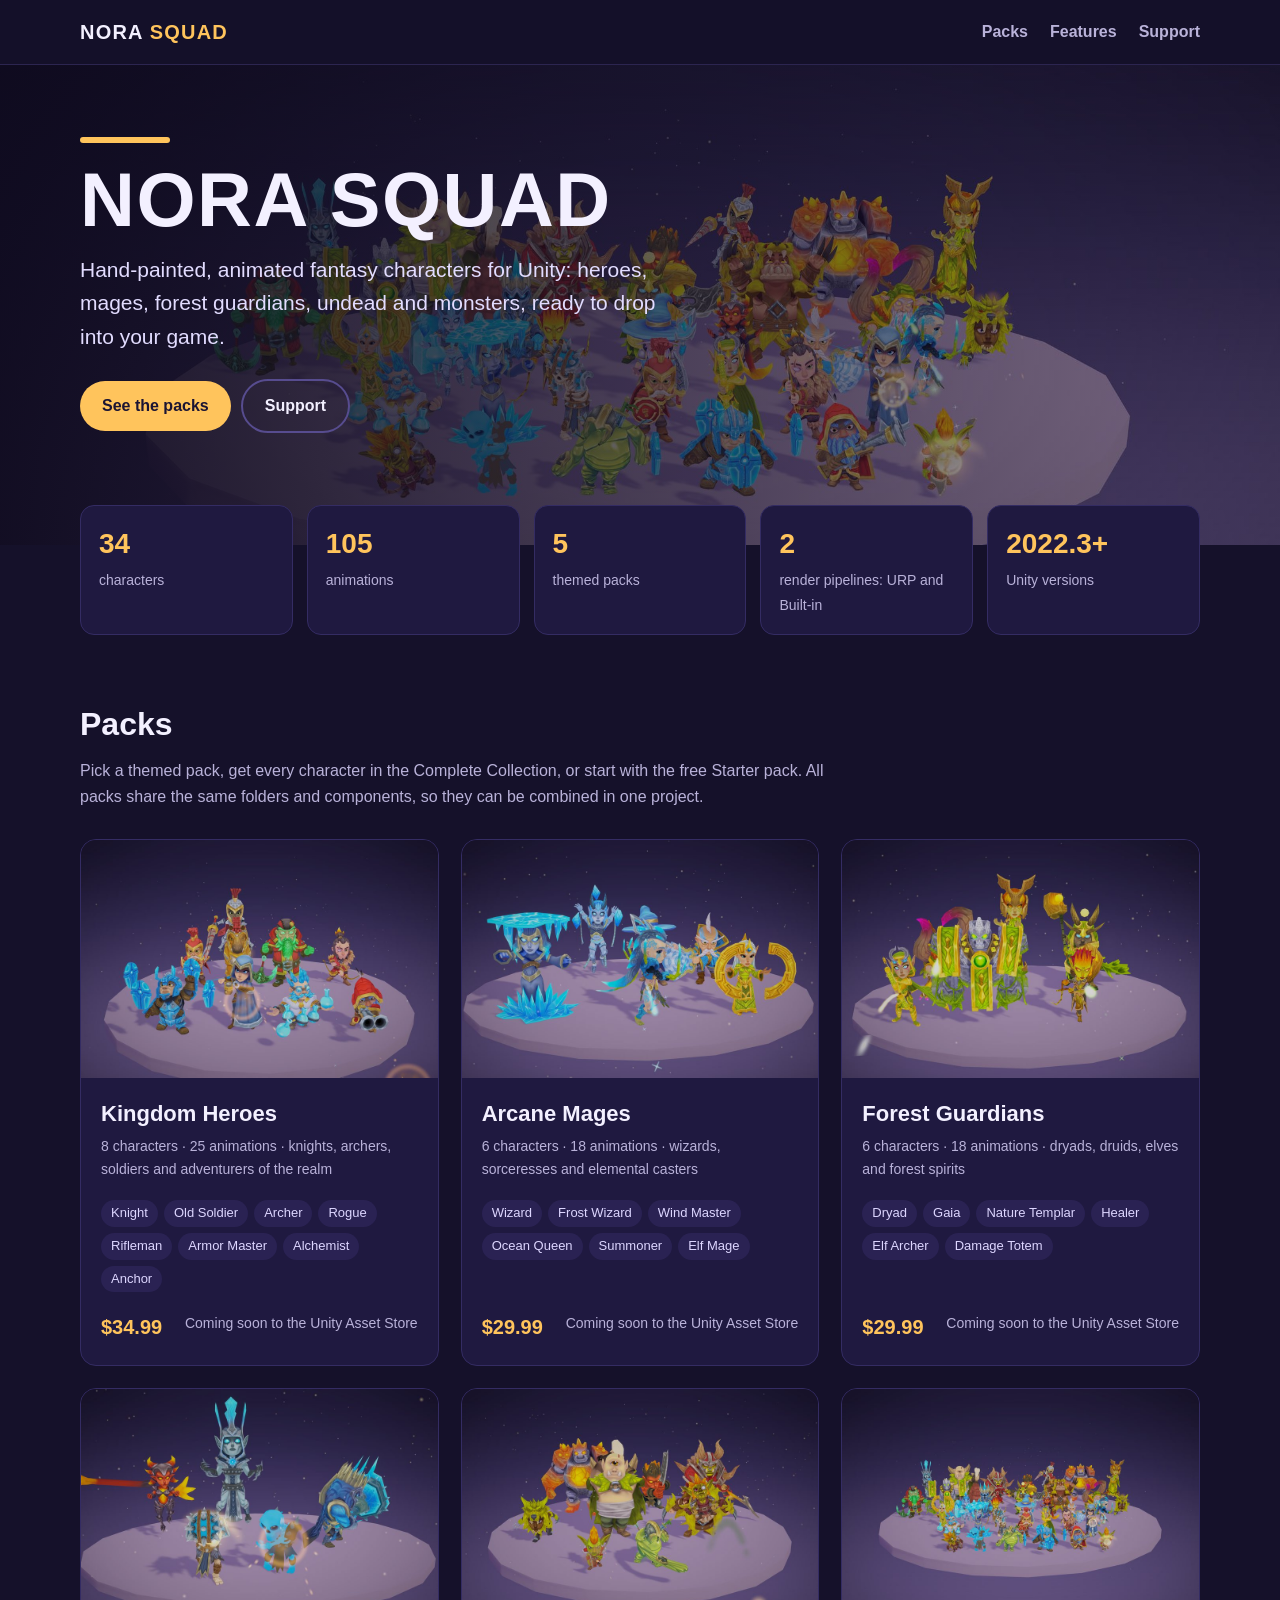
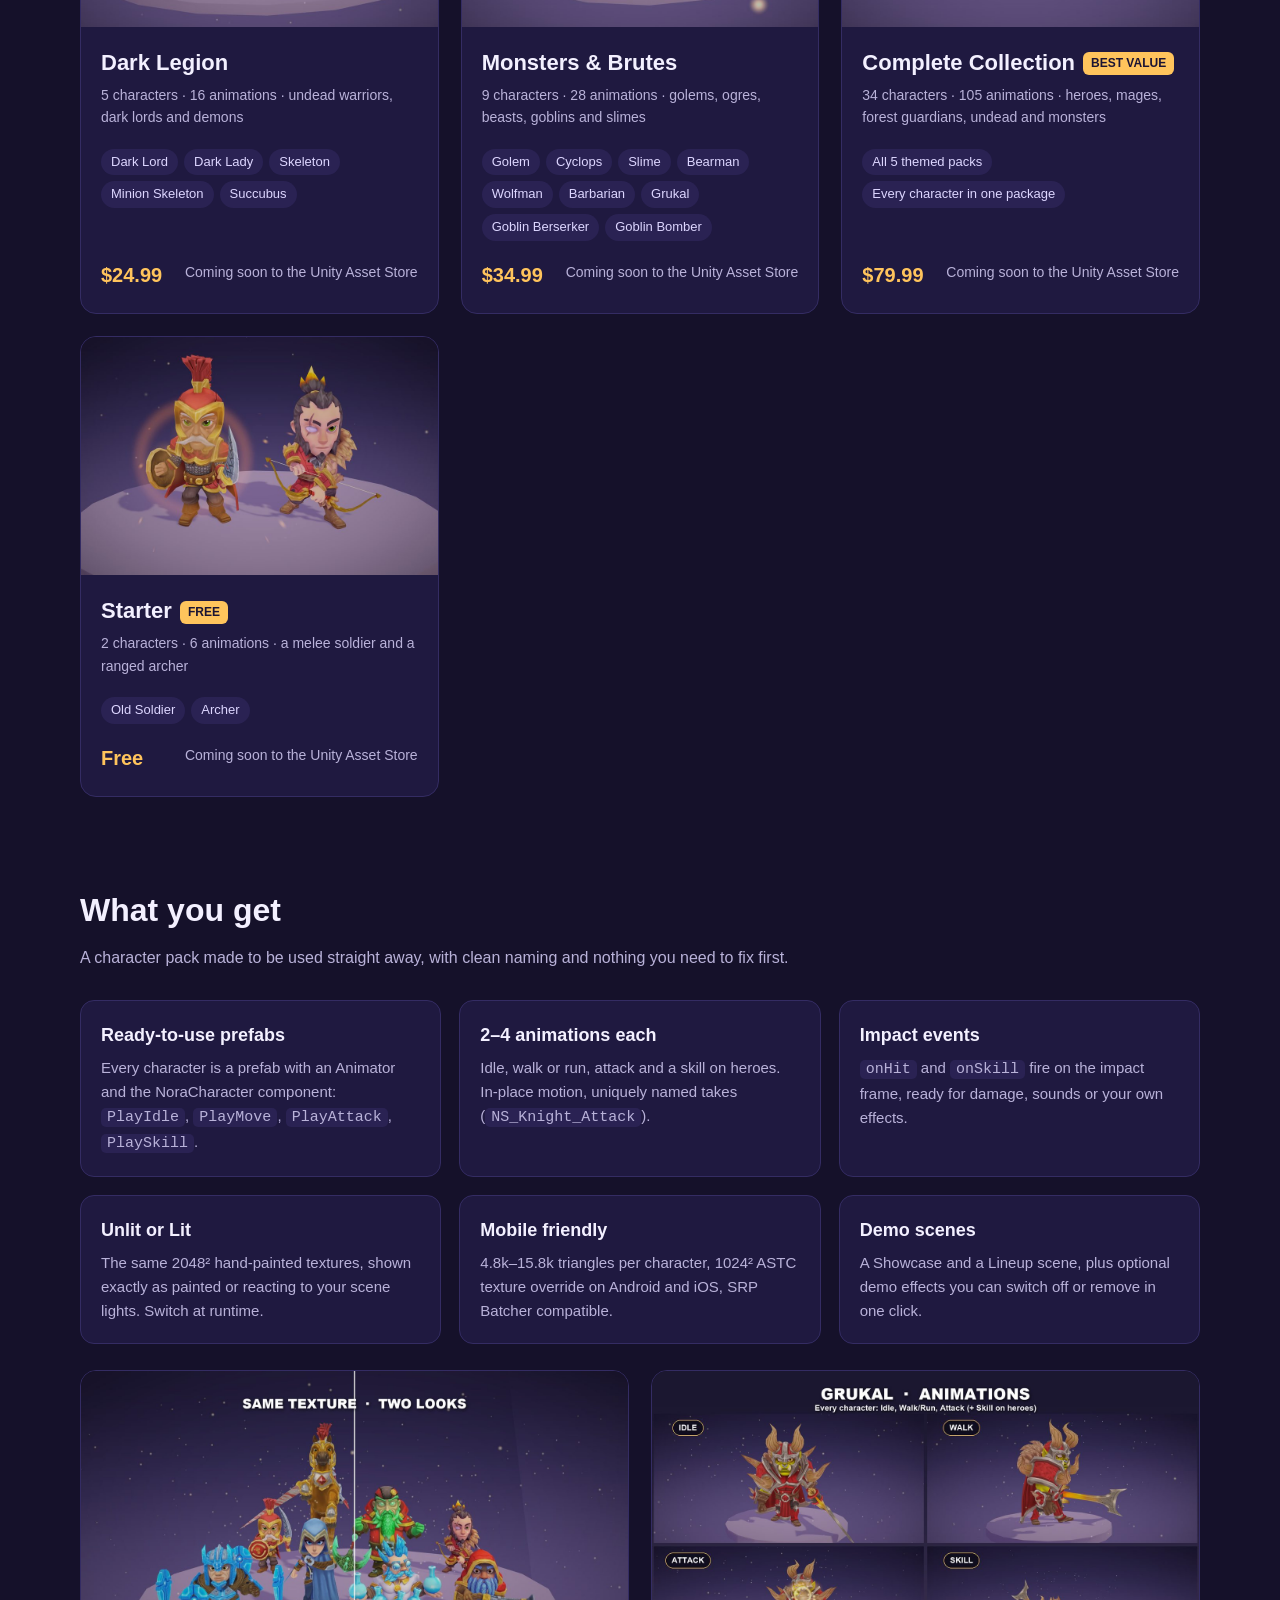
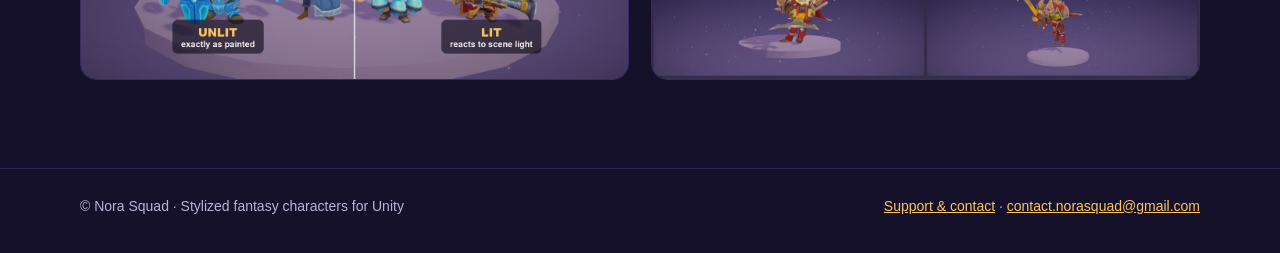
==== index.html @ d64b5dd5 "Update site" ====
<!doctype html>
<html lang="en">
<head>
<meta charset="utf-8">
<meta name="viewport" content="width=device-width, initial-scale=1">
<title>Nora Squad – Stylized fantasy characters for Unity</title>
<meta name="description" content="34 hand-painted, animated fantasy characters for Unity in 5 themed packs. URP and Built-in.">
<meta property="og:title" content="Nora Squad – Stylized fantasy characters for Unity">
<meta property="og:description" content="34 hand-painted, animated fantasy characters for Unity in 5 themed packs. URP and Built-in.">
<meta property="og:image" content="img/social.jpg">
<link rel="icon" href="img/favicon.png">
<link rel="stylesheet" href="style.css">
</head>
<body>
<header class="top"><div class="wrap">
  <a class="logo" href="index.html">NORA <span>SQUAD</span></a>
  <nav><a href="index.html#packs">Packs</a><a href="index.html#features">Features</a><a href="support.html">Support</a></nav>
</div></header>

<div class="hero" style="background-image:url(img/hero.jpg)"><div class="wrap">
  <div class="bar"></div>
  <h1>NORA SQUAD</h1>
  <p>Hand-painted, animated fantasy characters for Unity: heroes, mages, forest guardians, undead and monsters, ready to drop into your game.</p>
  <a class="btn" href="#packs">See the packs</a><a class="btn ghost" href="support.html">Support</a>
</div></div>

<div class="wrap"><div class="stats">
  <div class="stat"><b>34</b><span>characters</span></div>
  <div class="stat"><b>105</b><span>animations</span></div>
  <div class="stat"><b>5</b><span>themed packs</span></div>
  <div class="stat"><b>2</b><span>render pipelines: URP and Built-in</span></div>
  <div class="stat"><b>2022.3+</b><span>Unity versions</span></div>
</div></div>

<section id="packs"><div class="wrap">
  <h2>Packs</h2>
  <p class="lead">Pick a themed pack, get every character in the Complete Collection, or start with the free Starter pack.
  All packs share the same folders and components, so they can be combined in one project.</p>
  <div class="grid">
<article class="card">
  <img src="img/KingdomHeroes.jpg" alt="Nora Squad Kingdom Heroes" loading="lazy">
  <div class="body">
    <h3>Kingdom Heroes</h3>
    <div class="meta">8 characters · 25 animations · knights, archers, soldiers and adventurers of the realm</div>
    <div class="tags"><span>Knight</span><span>Old Soldier</span><span>Archer</span><span>Rogue</span><span>Rifleman</span><span>Armor Master</span><span>Alchemist</span><span>Anchor</span></div>
    <div class="foot"><span class="price">$34.99</span><span class="meta">Coming soon to the Unity Asset Store</span></div>
  </div>
</article>
<article class="card">
  <img src="img/ArcaneMages.jpg" alt="Nora Squad Arcane Mages" loading="lazy">
  <div class="body">
    <h3>Arcane Mages</h3>
    <div class="meta">6 characters · 18 animations · wizards, sorceresses and elemental casters</div>
    <div class="tags"><span>Wizard</span><span>Frost Wizard</span><span>Wind Master</span><span>Ocean Queen</span><span>Summoner</span><span>Elf Mage</span></div>
    <div class="foot"><span class="price">$29.99</span><span class="meta">Coming soon to the Unity Asset Store</span></div>
  </div>
</article>
<article class="card">
  <img src="img/ForestGuardians.jpg" alt="Nora Squad Forest Guardians" loading="lazy">
  <div class="body">
    <h3>Forest Guardians</h3>
    <div class="meta">6 characters · 18 animations · dryads, druids, elves and forest spirits</div>
    <div class="tags"><span>Dryad</span><span>Gaia</span><span>Nature Templar</span><span>Healer</span><span>Elf Archer</span><span>Damage Totem</span></div>
    <div class="foot"><span class="price">$29.99</span><span class="meta">Coming soon to the Unity Asset Store</span></div>
  </div>
</article>
<article class="card">
  <img src="img/DarkLegion.jpg" alt="Nora Squad Dark Legion" loading="lazy">
  <div class="body">
    <h3>Dark Legion</h3>
    <div class="meta">5 characters · 16 animations · undead warriors, dark lords and demons</div>
    <div class="tags"><span>Dark Lord</span><span>Dark Lady</span><span>Skeleton</span><span>Minion Skeleton</span><span>Succubus</span></div>
    <div class="foot"><span class="price">$24.99</span><span class="meta">Coming soon to the Unity Asset Store</span></div>
  </div>
</article>
<article class="card">
  <img src="img/MonstersAndBrutes.jpg" alt="Nora Squad Monsters &amp; Brutes" loading="lazy">
  <div class="body">
    <h3>Monsters &amp; Brutes</h3>
    <div class="meta">9 characters · 28 animations · golems, ogres, beasts, goblins and slimes</div>
    <div class="tags"><span>Golem</span><span>Cyclops</span><span>Slime</span><span>Bearman</span><span>Wolfman</span><span>Barbarian</span><span>Grukal</span><span>Goblin Berserker</span><span>Goblin Bomber</span></div>
    <div class="foot"><span class="price">$34.99</span><span class="meta">Coming soon to the Unity Asset Store</span></div>
  </div>
</article>
<article class="card">
  <img src="img/Complete.jpg" alt="Nora Squad Complete Collection" loading="lazy">
  <div class="body">
    <h3>Complete Collection<span class="badge">BEST VALUE</span></h3>
    <div class="meta">34 characters · 105 animations · heroes, mages, forest guardians, undead and monsters</div>
    <div class="tags"><span>All 5 themed packs</span><span>Every character in one package</span></div>
    <div class="foot"><span class="price">$79.99</span><span class="meta">Coming soon to the Unity Asset Store</span></div>
  </div>
</article>
<article class="card">
  <img src="img/Starter.jpg" alt="Nora Squad Starter" loading="lazy">
  <div class="body">
    <h3>Starter<span class="badge">FREE</span></h3>
    <div class="meta">2 characters · 6 animations · a melee soldier and a ranged archer</div>
    <div class="tags"><span>Old Soldier</span><span>Archer</span></div>
    <div class="foot"><span class="price">Free</span><span class="meta">Coming soon to the Unity Asset Store</span></div>
  </div>
</article>
  </div>
</div></section>

<section id="features"><div class="wrap">
  <h2>What you get</h2>
  <p class="lead">A character pack made to be used straight away, with clean naming and nothing you need to fix first.</p>
  <div class="features">
    <div class="feature"><h3>Ready-to-use prefabs</h3><p>Every character is a prefab with an Animator and the NoraCharacter component: <code>PlayIdle</code>, <code>PlayMove</code>, <code>PlayAttack</code>, <code>PlaySkill</code>.</p></div>
    <div class="feature"><h3>2–4 animations each</h3><p>Idle, walk or run, attack and a skill on heroes. In-place motion, uniquely named takes (<code>NS_Knight_Attack</code>).</p></div>
    <div class="feature"><h3>Impact events</h3><p><code>onHit</code> and <code>onSkill</code> fire on the impact frame, ready for damage, sounds or your own effects.</p></div>
    <div class="feature"><h3>Unlit or Lit</h3><p>The same 2048² hand-painted textures, shown exactly as painted or reacting to your scene lights. Switch at runtime.</p></div>
    <div class="feature"><h3>Mobile friendly</h3><p>4.8k–15.8k triangles per character, 1024² ASTC texture override on Android and iOS, SRP Batcher compatible.</p></div>
    <div class="feature"><h3>Demo scenes</h3><p>A Showcase and a Lineup scene, plus optional demo effects you can switch off or remove in one click.</p></div>
  </div>
  <div class="two">
    <div class="shot"><img src="img/unlit_lit.jpg" alt="Unlit and Lit shading of the same texture" loading="lazy"></div>
    <div class="shot"><img src="img/animations.jpg" alt="Idle, walk and attack animations" loading="lazy"></div>
  </div>
</div></section>

<footer><div class="wrap">
  <span>© Nora Squad · Stylized fantasy characters for Unity</span>
  <span><a href="support.html">Support &amp; contact</a> · <a href="mailto:contact.norasquad@gmail.com">contact.norasquad@gmail.com</a></span>
</div></footer>
</body>
</html>
---- style.css ----
:root { --bg: #15112a; --panel: #1f1940; --panel2: #2a2253; --text: #f3f0ff; --muted: #b9b2d9; --accent: #ffc45c; }
* { box-sizing: border-box; }
html { scroll-behavior: smooth; }
body { margin: 0; overflow-x: hidden; background: var(--bg); color: var(--text); font: 16px/1.6 -apple-system, "Segoe UI", Roboto, Helvetica, Arial, sans-serif; }
a { color: var(--accent); }
img { max-width: 100%; display: block; }
.wrap { max-width: 1160px; margin: 0 auto; padding: 0 20px; }
header.top { position: sticky; top: 0; z-index: 10; background: rgba(21,17,42,.92); backdrop-filter: blur(8px); border-bottom: 1px solid #2c2550; }
header.top .wrap { display: flex; align-items: center; justify-content: space-between; height: 64px; }
.logo { font-weight: 900; letter-spacing: .06em; color: var(--text); text-decoration: none; font-size: 20px; }
.logo span { color: var(--accent); }
nav a { color: var(--muted); text-decoration: none; margin-left: 22px; font-weight: 600; }
nav a:hover { color: var(--text); }
.hero { position: relative; min-height: 480px; display: flex; align-items: center; background: 60% 35%/cover no-repeat; padding: 40px 0 70px; }
.hero::before { content: ""; position: absolute; inset: 0; background: linear-gradient(90deg, rgba(14,10,30,.92) 0%, rgba(14,10,30,.55) 55%, rgba(14,10,30,.15) 100%); }
.hero .wrap { position: relative; width: 100%; }
.hero h1 { font-size: clamp(40px, 7vw, 76px); line-height: 1.02; margin: 0 0 14px; font-weight: 900; letter-spacing: .02em; }
.hero p { font-size: clamp(17px, 2.2vw, 21px); color: #e2dcff; max-width: 580px; margin: 0 0 26px; }
.bar { width: 90px; height: 6px; background: var(--accent); margin: 0 0 18px; border-radius: 3px; }
.btn { display: inline-block; padding: 12px 22px; border-radius: 999px; background: var(--accent); color: #1b1433; font-weight: 800; text-decoration: none; margin: 0 10px 10px 0; }
.btn.ghost { background: transparent; color: var(--text); border: 2px solid #574c8f; }
section { padding: 64px 0 24px; }
h2 { font-size: 32px; margin: 0 0 8px; }
.lead { color: var(--muted); margin: 0 0 30px; max-width: 760px; }
.stats { display: grid; grid-template-columns: repeat(auto-fit, minmax(140px, 1fr)); gap: 14px; margin-top: -40px; position: relative; }
.stat { background: var(--panel); border: 1px solid #342c63; border-radius: 14px; padding: 16px 18px; }
.stat b { display: block; font-size: 28px; color: var(--accent); }
.stat span { color: var(--muted); font-size: 14px; }
.grid { display: grid; grid-template-columns: repeat(auto-fill, minmax(min(320px, 100%), 1fr)); gap: 22px; }
.card { background: var(--panel); border: 1px solid #342c63; border-radius: 16px; overflow: hidden; display: flex; flex-direction: column; }
.card img { aspect-ratio: 3/2; object-fit: cover; width: 100%; }
.card .body { padding: 18px 20px 20px; display: flex; flex-direction: column; flex: 1; }
.card h3 { margin: 0; font-size: 22px; }
.meta { color: var(--muted); font-size: 14px; margin: 4px 0 10px; }
.price { font-weight: 900; color: var(--accent); font-size: 20px; }
.tags { display: flex; flex-wrap: wrap; gap: 6px; margin: 10px 0 16px; }
.tags span { white-space: nowrap; background: var(--panel2); border-radius: 999px; padding: 3px 10px; font-size: 13px; color: #ddd6ff; }
.card .foot { margin-top: auto; display: flex; align-items: center; justify-content: space-between; gap: 10px; }
.card .foot a { font-weight: 700; text-decoration: none; }
.badge { display: inline-block; background: var(--accent); color: #1b1433; font-weight: 800; font-size: 12px; border-radius: 6px; padding: 2px 8px; margin-left: 8px; vertical-align: middle; }
.features { display: grid; grid-template-columns: repeat(auto-fit, minmax(min(300px, 100%), 1fr)); margin-bottom: 4px; gap: 18px; }
.feature { background: var(--panel); border-radius: 14px; padding: 20px; border: 1px solid #342c63; }
.feature h3 { margin: 0 0 6px; font-size: 18px; }
.feature p { margin: 0; color: var(--muted); font-size: 15px; }
.shot { border-radius: 16px; overflow: hidden; border: 1px solid #342c63; margin-top: 22px; }
.two { display: grid; grid-template-columns: repeat(auto-fit, minmax(min(320px, 100%), 1fr)); gap: 22px; }
.panel { background: var(--panel); border: 1px solid #342c63; border-radius: 16px; padding: 24px; }
.faq h3 { margin: 22px 0 4px; font-size: 18px; }
.faq p { margin: 0; color: var(--muted); }
code { background: var(--panel2); padding: 1px 6px; border-radius: 5px; }
footer { margin-top: 64px; border-top: 1px solid #2c2550; padding: 26px 0 40px; color: var(--muted); font-size: 14px; }
footer .wrap { display: flex; flex-wrap: wrap; justify-content: space-between; gap: 12px; }
@media (max-width: 560px) { nav a { margin-left: 14px; font-size: 14px; } .hero { min-height: 400px; } }
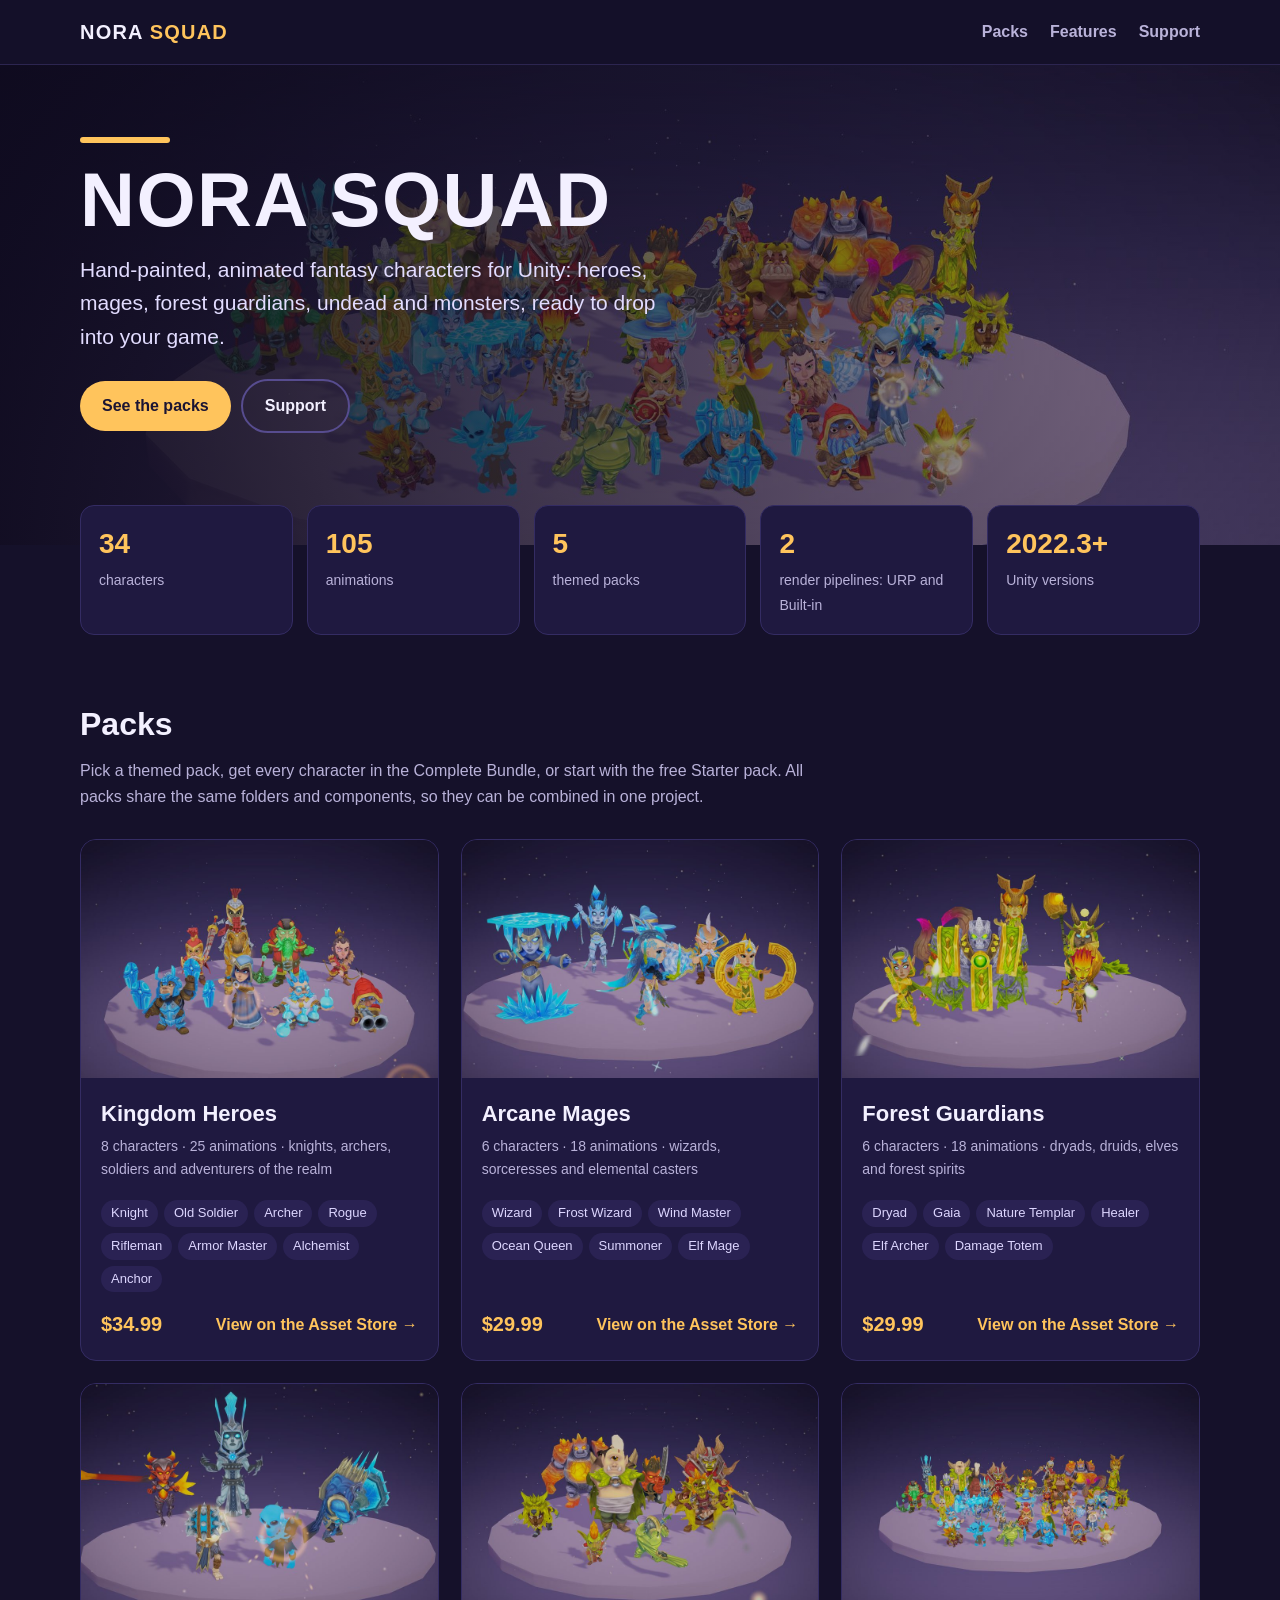
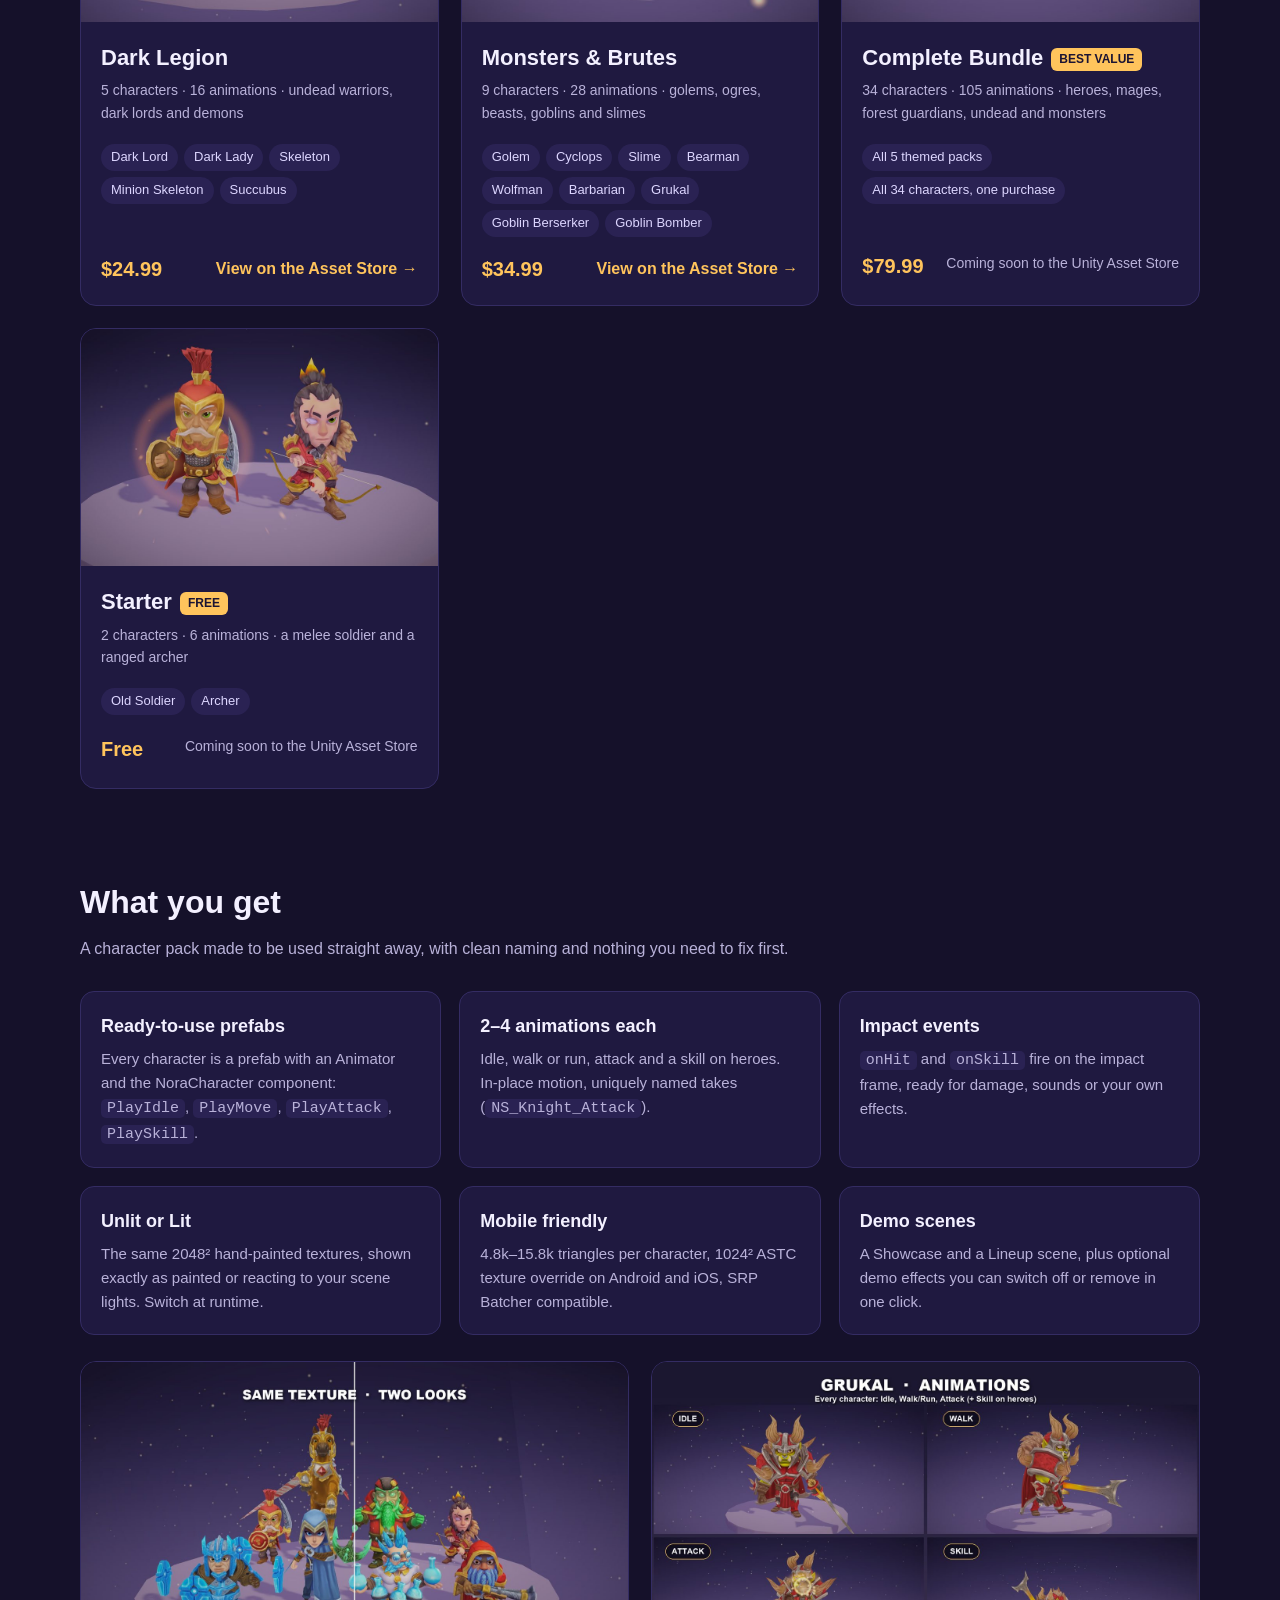
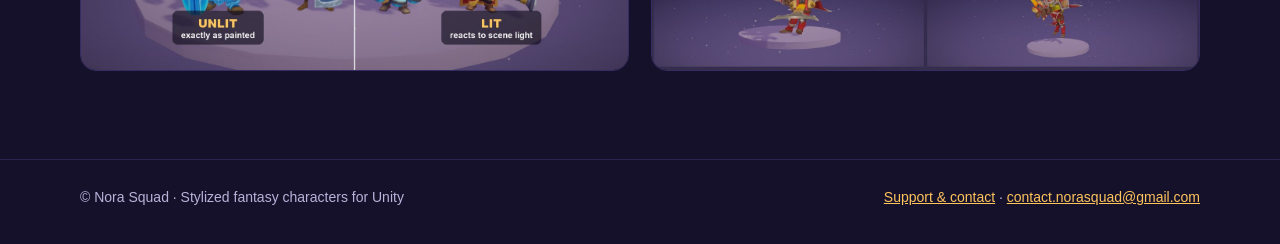
==== commit b1fddc2f: "Update site" ====
--- a/index.html
+++ b/index.html
@@ -34,7 +34,7 @@
 
 <section id="packs"><div class="wrap">
   <h2>Packs</h2>
-  <p class="lead">Pick a themed pack, get every character in the Complete Collection, or start with the free Starter pack.
+  <p class="lead">Pick a themed pack, get every character in the Complete Bundle, or start with the free Starter pack.
   All packs share the same folders and components, so they can be combined in one project.</p>
   <div class="grid">
 <article class="card">
@@ -43,7 +43,7 @@
     <h3>Kingdom Heroes</h3>
     <div class="meta">8 characters · 25 animations · knights, archers, soldiers and adventurers of the realm</div>
     <div class="tags"><span>Knight</span><span>Old Soldier</span><span>Archer</span><span>Rogue</span><span>Rifleman</span><span>Armor Master</span><span>Alchemist</span><span>Anchor</span></div>
-    <div class="foot"><span class="price">$34.99</span><span class="meta">Coming soon to the Unity Asset Store</span></div>
+    <div class="foot"><span class="price">$34.99</span><a href="https://assetstore.unity.com/packages/3d/characters/humanoids/fantasy/nora-squad-kingdom-heroes-414036" target="_blank" rel="noopener">View on the Asset Store →</a></div>
   </div>
 </article>
 <article class="card">
@@ -52,7 +52,7 @@
     <h3>Arcane Mages</h3>
     <div class="meta">6 characters · 18 animations · wizards, sorceresses and elemental casters</div>
     <div class="tags"><span>Wizard</span><span>Frost Wizard</span><span>Wind Master</span><span>Ocean Queen</span><span>Summoner</span><span>Elf Mage</span></div>
-    <div class="foot"><span class="price">$29.99</span><span class="meta">Coming soon to the Unity Asset Store</span></div>
+    <div class="foot"><span class="price">$29.99</span><a href="https://assetstore.unity.com/packages/3d/characters/humanoids/fantasy/nora-squad-arcane-mages-414038" target="_blank" rel="noopener">View on the Asset Store →</a></div>
   </div>
 </article>
 <article class="card">
@@ -61,7 +61,7 @@
     <h3>Forest Guardians</h3>
     <div class="meta">6 characters · 18 animations · dryads, druids, elves and forest spirits</div>
     <div class="tags"><span>Dryad</span><span>Gaia</span><span>Nature Templar</span><span>Healer</span><span>Elf Archer</span><span>Damage Totem</span></div>
-    <div class="foot"><span class="price">$29.99</span><span class="meta">Coming soon to the Unity Asset Store</span></div>
+    <div class="foot"><span class="price">$29.99</span><a href="https://assetstore.unity.com/packages/3d/characters/humanoids/fantasy/nora-squad-forest-guardians-414046" target="_blank" rel="noopener">View on the Asset Store →</a></div>
   </div>
 </article>
 <article class="card">
@@ -70,7 +70,7 @@
     <h3>Dark Legion</h3>
     <div class="meta">5 characters · 16 animations · undead warriors, dark lords and demons</div>
     <div class="tags"><span>Dark Lord</span><span>Dark Lady</span><span>Skeleton</span><span>Minion Skeleton</span><span>Succubus</span></div>
-    <div class="foot"><span class="price">$24.99</span><span class="meta">Coming soon to the Unity Asset Store</span></div>
+    <div class="foot"><span class="price">$24.99</span><a href="https://assetstore.unity.com/packages/3d/characters/humanoids/fantasy/nora-squad-dark-legion-414048" target="_blank" rel="noopener">View on the Asset Store →</a></div>
   </div>
 </article>
 <article class="card">
@@ -79,15 +79,15 @@
     <h3>Monsters &amp; Brutes</h3>
     <div class="meta">9 characters · 28 animations · golems, ogres, beasts, goblins and slimes</div>
     <div class="tags"><span>Golem</span><span>Cyclops</span><span>Slime</span><span>Bearman</span><span>Wolfman</span><span>Barbarian</span><span>Grukal</span><span>Goblin Berserker</span><span>Goblin Bomber</span></div>
-    <div class="foot"><span class="price">$34.99</span><span class="meta">Coming soon to the Unity Asset Store</span></div>
+    <div class="foot"><span class="price">$34.99</span><a href="https://assetstore.unity.com/packages/3d/characters/humanoids/fantasy/nora-squad-monsters-brutes-414050" target="_blank" rel="noopener">View on the Asset Store →</a></div>
   </div>
 </article>
 <article class="card">
-  <img src="img/Complete.jpg" alt="Nora Squad Complete Collection" loading="lazy">
+  <img src="img/Complete.jpg" alt="Nora Squad Complete Bundle" loading="lazy">
   <div class="body">
-    <h3>Complete Collection<span class="badge">BEST VALUE</span></h3>
+    <h3>Complete Bundle<span class="badge">BEST VALUE</span></h3>
     <div class="meta">34 characters · 105 animations · heroes, mages, forest guardians, undead and monsters</div>
-    <div class="tags"><span>All 5 themed packs</span><span>Every character in one package</span></div>
+    <div class="tags"><span>All 5 themed packs</span><span>All 34 characters, one purchase</span></div>
     <div class="foot"><span class="price">$79.99</span><span class="meta">Coming soon to the Unity Asset Store</span></div>
   </div>
 </article>
